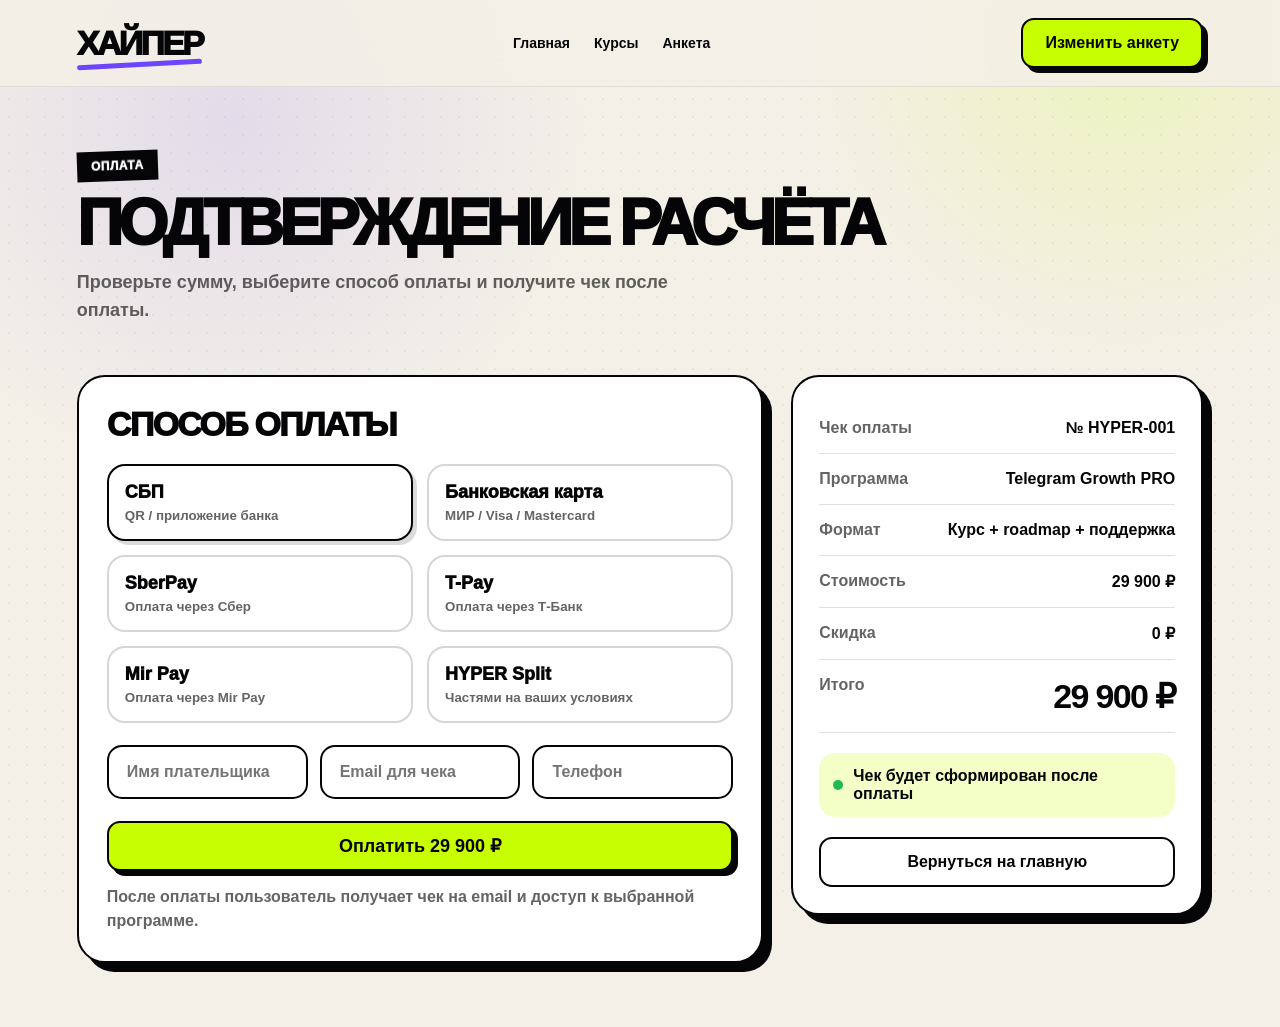
==== payment.html @ 2b37e156 "Add files via upload" ====
<!DOCTYPE html>
<html lang="ru">
<head>
  <meta charset="UTF-8" />
  <meta name="viewport" content="width=device-width, initial-scale=1.0" />

  <title>Оплата — ХАЙПЕР</title>
  <meta name="description" content="Страница оплаты ХАЙПЕР: сумма, способы оплаты и чек." />

  <link rel="icon" href="./assets/favicon.ico" />
  <link rel="stylesheet" href="./styles.css" />
</head>

<body>
  <header class="site-header">
    <a href="./index.html" class="logo" aria-label="ХАЙПЕР">ХАЙПЕР<span></span></a>
    <nav class="nav" aria-label="Главное меню">
      <a href="./index.html">Главная</a>
      <a href="./index.html#courses">Курсы</a>
      <a href="./index.html#form">Анкета</a>
    </nav>
    <a href="./index.html#form" class="header-cta">Изменить анкету</a>
  </header>

  <main class="payment-page">
    <section class="payment-hero section-pad">
      <div>
        <div class="tag tag-dark">Оплата</div>
        <h1>Подтверждение расчёта</h1>
        <p>Проверьте сумму, выберите способ оплаты и получите чек после оплаты.</p>
      </div>
    </section>

    <section class="checkout section-pad">
      <div class="checkout-main">
        <div class="checkout-card">
          <h2>Способ оплаты</h2>

          <div class="payment-methods">
            <label class="method active">
              <input type="radio" name="payment" checked />
              <span>СБП</span>
              <small>QR / приложение банка</small>
            </label>

            <label class="method">
              <input type="radio" name="payment" />
              <span>Банковская карта</span>
              <small>МИР / Visa / Mastercard</small>
            </label>

            <label class="method">
              <input type="radio" name="payment" />
              <span>SberPay</span>
              <small>Оплата через Сбер</small>
            </label>

            <label class="method">
              <input type="radio" name="payment" />
              <span>T-Pay</span>
              <small>Оплата через Т-Банк</small>
            </label>

            <label class="method">
              <input type="radio" name="payment" />
              <span>Mir Pay</span>
              <small>Оплата через Mir Pay</small>
            </label>

            <label class="method">
              <input type="radio" name="payment" />
              <span>HYPER Split</span>
              <small>Частями на ваших условиях</small>
            </label>
          </div>

          <div class="payment-fields">
            <input type="text" placeholder="Имя плательщика" />
            <input type="email" placeholder="Email для чека" />
            <input type="tel" placeholder="Телефон" />
          </div>

          <button class="pay-button">Оплатить 29 900 ₽</button>

          <p class="payment-note">
            После оплаты пользователь получает чек на email и доступ к выбранной программе.
          </p>
        </div>
      </div>

      <aside class="receipt-card">
        <div class="receipt-top">
          <span>Чек оплаты</span>
          <strong>№ HYPER-001</strong>
        </div>

        <div class="receipt-line">
          <span>Программа</span>
          <strong>Telegram Growth PRO</strong>
        </div>

        <div class="receipt-line">
          <span>Формат</span>
          <strong>Курс + roadmap + поддержка</strong>
        </div>

        <div class="receipt-line">
          <span>Стоимость</span>
          <strong>29 900 ₽</strong>
        </div>

        <div class="receipt-line">
          <span>Скидка</span>
          <strong>0 ₽</strong>
        </div>

        <div class="receipt-total">
          <span>Итого</span>
          <strong>29 900 ₽</strong>
        </div>

        <div class="receipt-status">
          <span></span>
          Чек будет сформирован после оплаты
        </div>

        <a href="./index.html" class="btn btn-secondary receipt-back">Вернуться на главную</a>
      </aside>
    </section>
  </main>
</body>
</html>
---- styles.css ----
*{box-sizing:border-box;margin:0;padding:0}
:root{--bg:#f4f0e7;--black:#050507;--white:#fff;--lime:#c8ff00;--purple:#6d45ff;--muted:rgba(5,5,7,.62);--shadow:7px 7px 0 rgba(5,5,7,.16);--strong:9px 9px 0 #050507}
html{scroll-behavior:smooth}
body{font-family:Arial,Helvetica,sans-serif;background:radial-gradient(circle at 18% 12%,rgba(109,69,255,.12),transparent 26%),radial-gradient(circle at 88% 4%,rgba(200,255,0,.18),transparent 22%),var(--bg);color:var(--black);overflow-x:hidden}
body:before{content:"";position:fixed;inset:0;pointer-events:none;opacity:.045;background-image:radial-gradient(#000 1px,transparent 1px);background-size:18px 18px;z-index:-1}
img{display:block;width:100%}a{text-decoration:none;color:inherit}.section-pad{padding:64px 6%}
.site-header{position:sticky;top:0;z-index:100;display:flex;align-items:center;justify-content:space-between;gap:22px;padding:18px 6%;background:rgba(244,240,231,.86);backdrop-filter:blur(18px);border-bottom:1px solid rgba(5,5,7,.08)}
.logo{position:relative;font-size:34px;font-weight:950;letter-spacing:-.08em;line-height:1}.logo span{position:absolute;left:0;bottom:-7px;width:100%;height:5px;background:var(--purple);border-radius:999px;transform:rotate(-3deg)}
.nav{display:flex;align-items:center;gap:24px;font-size:14px;font-weight:850}.nav a:hover{color:var(--purple)}
.header-cta,.btn,.lead-form button,.pay-button{display:inline-flex;align-items:center;justify-content:center;min-height:50px;padding:0 22px;border-radius:13px;font-weight:900;transition:.2s ease}
.header-cta,.btn-primary,.lead-form button,.pay-button{background:var(--lime);color:var(--black);border:2px solid var(--black);box-shadow:5px 5px 0 var(--black)}.btn-secondary{border:2px solid var(--black);background:rgba(255,255,255,.25)}
.header-cta:hover,.btn:hover,.lead-form button:hover,.pay-button:hover{transform:translateY(-3px)}
.hero{display:grid;grid-template-columns:.82fr 1.18fr;align-items:center;gap:42px;min-height:auto;padding-top:44px}.tag{display:inline-flex;width:max-content;margin-bottom:14px;padding:8px 14px;background:var(--lime);color:var(--black);font-size:12px;font-weight:950;text-transform:uppercase;letter-spacing:.04em;transform:rotate(-2deg)}.tag-dark{background:var(--black);color:var(--white)}.tag-lime{background:var(--lime);color:var(--black)}
.hero h1,.section-head h2,.split-copy h2,.community-copy h2,.mobile-copy h2,.why-box h2,.form-copy h2,.payment-hero h1{font-weight:950;text-transform:uppercase;letter-spacing:-.075em;line-height:.88}.hero h1{max-width:740px;font-size:clamp(58px,7.2vw,120px)}.hero h1 em{display:inline-block;color:var(--purple);font-style:normal;transform:rotate(-1.4deg)}
.hero-copy p,.section-head p,.split-copy p,.community-copy p,.mobile-copy p,.form-copy p,.payment-hero p{max-width:620px;margin-top:18px;font-size:18px;font-weight:650;line-height:1.55;color:var(--muted)}
.actions{display:flex;flex-wrap:wrap;gap:14px;margin-top:26px}.hero-proof{display:flex;gap:14px;margin-top:30px}.hero-proof div{min-width:170px;padding:15px 18px;background:var(--white);border:2px solid var(--black);border-radius:18px;box-shadow:5px 5px 0 rgba(5,5,7,.15)}.hero-proof strong{display:block;font-size:26px;letter-spacing:-.05em}.hero-proof span{display:block;margin-top:3px;color:var(--muted);font-size:13px;font-weight:800}
.hero-visual{position:relative}.hero-visual img,.visual-panel img,.split-visual img,.community-visual img,.mobile-visual img{border-radius:28px;border:2px solid rgba(5,5,7,.08);box-shadow:12px 12px 0 rgba(5,5,7,.14)}.hero-visual:before{content:"";position:absolute;width:38%;height:30%;right:-6%;top:-6%;background:var(--lime);filter:blur(26px);opacity:.48;z-index:-1}
.metrics-strip{display:grid;grid-template-columns:repeat(5,1fr);gap:12px;padding:0 6% 20px}.metrics-strip div{padding:17px 18px;background:var(--white);border:2px solid var(--black);border-radius:18px;font-size:19px;font-weight:950;box-shadow:var(--shadow)}
.section-head{margin-bottom:30px}.section-head h2,.split-copy h2,.community-copy h2,.mobile-copy h2,.why-box h2,.form-copy h2,.payment-hero h1{max-width:940px;font-size:clamp(42px,5vw,76px)}.split-head{display:flex;justify-content:space-between;gap:38px;align-items:end}.split-head p{max-width:430px}
.system-grid{display:grid;grid-template-columns:repeat(3,1fr);gap:18px;margin-bottom:34px}.system-card,.course-card{background:var(--white);border:2px solid var(--black);border-radius:24px;box-shadow:var(--shadow)}.system-card{padding:24px}.system-card span{display:inline-flex;margin-bottom:20px;color:var(--purple);font-size:34px;font-weight:950;letter-spacing:-.08em}.system-card h3,.course-card h3{font-size:28px;font-weight:950;text-transform:uppercase;letter-spacing:-.05em}.system-card p,.course-card p{margin-top:12px;color:var(--muted);font-size:15px;font-weight:700;line-height:1.48}.visual-panel{max-width:1120px;margin:0 auto}
.course-grid{display:grid;grid-template-columns:repeat(4,1fr);gap:18px}.course-card{position:relative;min-height:290px;padding:23px;overflow:hidden;transition:.22s ease}.course-card:hover{transform:translateY(-7px) rotate(0);box-shadow:10px 10px 0 var(--black)}.course-card:before{content:"";position:absolute;top:28px;left:-10%;width:120%;height:50px;background:var(--black);transform:rotate(-5deg)}.course-icon{position:relative;z-index:1;display:grid;place-items:center;height:96px;color:var(--purple);font-size:48px;font-weight:950}.course-card span{position:relative;z-index:1;display:inline-flex;padding:6px 10px;background:var(--lime);font-size:11px;font-weight:950;text-transform:uppercase}.course-card h3,.course-card p,.course-card strong{position:relative;z-index:1}.course-card strong{display:block;margin-top:18px;padding-top:14px;border-top:2px solid rgba(5,5,7,.1);font-size:17px;font-weight:950}.rotate-left{transform:rotate(-1.2deg)}.rotate-right{transform:rotate(1deg)}.rotate-left-soft{transform:rotate(-.6deg)}.rotate-right-soft{transform:rotate(.8deg)}.roadmap-panel{margin-top:42px}
.split-section,.community-section,.mobile-section,.form-section{display:grid;grid-template-columns:.82fr 1.18fr;gap:42px;align-items:center}.split-section{background:var(--black);color:var(--white)}.split-copy p{color:rgba(255,255,255,.68)}.split-copy ul{display:grid;gap:10px;margin:22px 0 28px;list-style:none}.split-copy li{position:relative;padding-left:26px;font-size:17px;font-weight:850;color:rgba(255,255,255,.82)}.split-copy li:before{content:"✓";position:absolute;left:0;color:var(--lime)}
.community-section{grid-template-columns:.8fr 1.2fr}.checks{display:grid;gap:10px;margin-top:25px}.checks span{position:relative;padding-left:28px;font-size:18px;font-weight:900}.checks span:before{content:"✓";position:absolute;left:0;color:var(--purple)}.mobile-section{grid-template-columns:1.2fr .8fr}
.why-box{display:grid;grid-template-columns:.85fr 1.15fr;gap:38px;padding:42px;color:var(--white);background:var(--black);border-radius:30px;box-shadow:10px 10px 0 var(--purple)}.why-list{display:grid;gap:10px}.why-list div{padding:15px 18px;background:rgba(255,255,255,.1);border:1px solid rgba(255,255,255,.08);border-radius:16px;font-size:16px;font-weight:900}
.lead-form{display:grid;gap:14px;padding:24px;background:var(--white);border:2px solid var(--black);border-radius:26px;box-shadow:var(--strong)}.lead-form input,.lead-form textarea,.payment-fields input{width:100%;padding:16px 18px;border:2px solid var(--black);border-radius:15px;background:#fff;font:inherit;font-size:16px;font-weight:750}.lead-form textarea{min-height:130px;resize:vertical}.lead-form button{cursor:pointer;font-size:16px}
.footer{display:flex;justify-content:space-between;gap:24px;padding:34px 6%;border-top:2px solid var(--black);background:var(--white)}.footer strong{display:block;font-size:30px;letter-spacing:-.08em}.footer p{margin-top:6px;color:var(--muted);font-weight:800}.footer nav{display:flex;flex-wrap:wrap;align-items:center;gap:16px;font-weight:900;color:rgba(5,5,7,.58)}
.payment-page{min-height:100vh}.payment-hero{padding-bottom:20px}.checkout{display:grid;grid-template-columns:1.25fr .75fr;gap:28px;align-items:start;padding-top:30px}.checkout-card,.receipt-card{background:var(--white);border:2px solid var(--black);border-radius:28px;box-shadow:var(--strong)}.checkout-card{padding:28px}.checkout-card h2{font-size:34px;font-weight:950;text-transform:uppercase;letter-spacing:-.05em;margin-bottom:20px}.payment-methods{display:grid;grid-template-columns:repeat(2,1fr);gap:14px}.method{display:grid;gap:5px;padding:16px;border:2px solid rgba(5,5,7,.16);border-radius:18px;cursor:pointer;background:#fff}.method.active,.method:hover{border-color:var(--black);box-shadow:4px 4px 0 rgba(5,5,7,.14)}.method input{display:none}.method span{font-size:18px;font-weight:950}.method small{color:var(--muted);font-weight:750}.payment-fields{display:grid;grid-template-columns:repeat(3,1fr);gap:12px;margin:22px 0}.pay-button{width:100%;font-size:18px;cursor:pointer}.payment-note{margin-top:14px;color:var(--muted);font-weight:750;line-height:1.5}.receipt-card{padding:26px;position:sticky;top:100px}.receipt-top,.receipt-line,.receipt-total{display:flex;justify-content:space-between;gap:18px;padding:16px 0;border-bottom:1px solid rgba(5,5,7,.12)}.receipt-top span,.receipt-line span,.receipt-total span{color:var(--muted);font-weight:850}.receipt-top strong,.receipt-line strong,.receipt-total strong{text-align:right}.receipt-total strong{font-size:34px;letter-spacing:-.05em}.receipt-status{display:flex;align-items:center;gap:10px;margin:20px 0;padding:14px;background:rgba(200,255,0,.22);border-radius:16px;font-weight:850}.receipt-status span{width:10px;height:10px;border-radius:50%;background:#22b94e}.receipt-back{width:100%}
@media(max-width:1100px){.nav{display:none}.hero,.split-section,.community-section,.mobile-section,.form-section,.why-box,.checkout{grid-template-columns:1fr}.metrics-strip,.course-grid,.payment-methods,.payment-fields{grid-template-columns:repeat(2,1fr)}.system-grid{grid-template-columns:1fr}.split-head{display:block}.split-head p{max-width:720px}.receipt-card{position:static}}
@media(max-width:720px){.section-pad{padding:52px 5%}.site-header{padding:16px 5%}.logo{font-size:29px}.header-cta{min-height:44px;padding:0 12px;font-size:12px}.hero{padding-top:30px}.hero-copy p,.section-head p,.split-copy p,.community-copy p,.mobile-copy p,.form-copy p,.payment-hero p{font-size:16px}.actions,.hero-proof{flex-direction:column}.btn{width:100%}.metrics-strip,.course-grid,.payment-methods,.payment-fields{grid-template-columns:1fr}.metrics-strip{padding-bottom:10px}.hero-visual img,.visual-panel img,.split-visual img,.community-visual img,.mobile-visual img{border-radius:20px;box-shadow:8px 8px 0 rgba(5,5,7,.14)}.why-box,.lead-form,.checkout-card,.receipt-card{padding:22px}.footer{flex-direction:column}.receipt-top,.receipt-line,.receipt-total{align-items:flex-start;flex-direction:column}.receipt-line strong,.receipt-top strong,.receipt-total strong{text-align:left}}
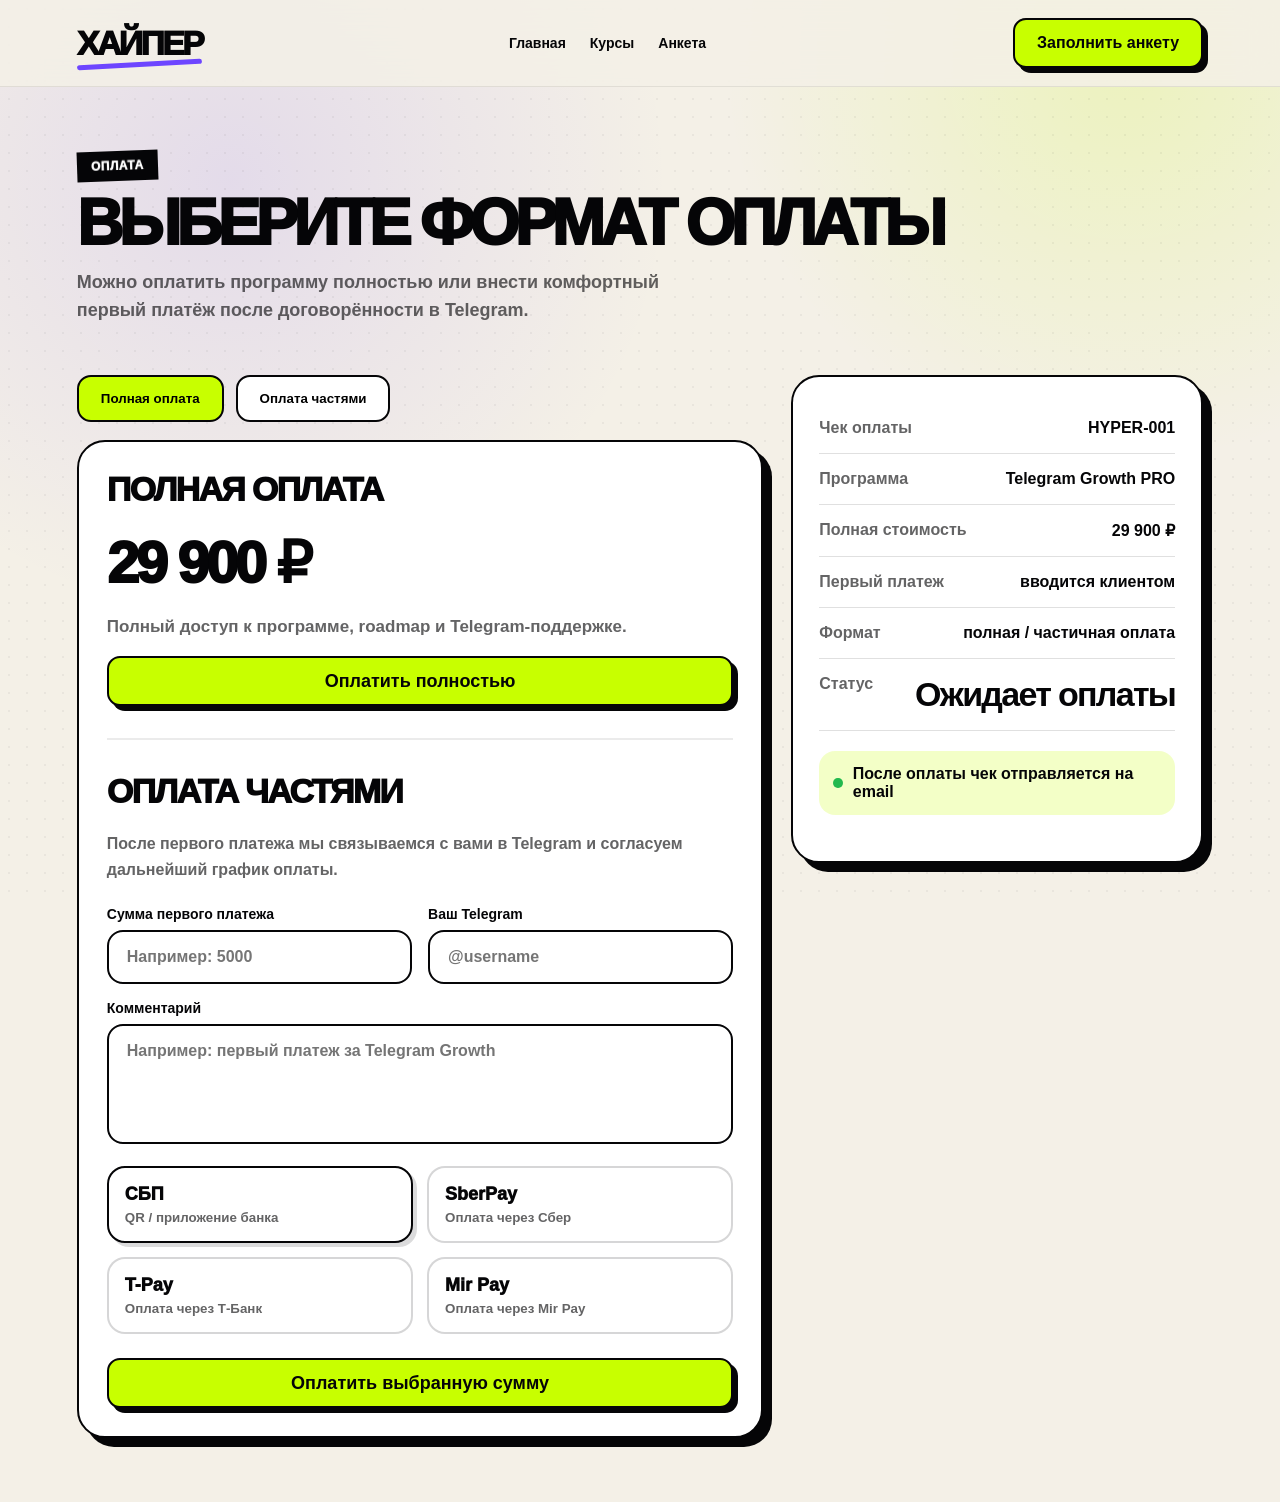
==== commit 85b129ec: "Add files via upload" ====
--- a/payment.html
+++ b/payment.html
@@ -5,7 +5,7 @@
   <meta name="viewport" content="width=device-width, initial-scale=1.0" />
 
   <title>Оплата — ХАЙПЕР</title>
-  <meta name="description" content="Страница оплаты ХАЙПЕР: сумма, способы оплаты и чек." />
+  <meta name="description" content="Оплата ХАЙПЕР: полная сумма или ручная рассрочка через Telegram." />
 
   <link rel="icon" href="./assets/favicon.ico" />
   <link rel="stylesheet" href="./styles.css" />
@@ -13,40 +13,72 @@
 
 <body>
   <header class="site-header">
-    <a href="./index.html" class="logo" aria-label="ХАЙПЕР">ХАЙПЕР<span></span></a>
-    <nav class="nav" aria-label="Главное меню">
+    <a href="./index.html" class="logo">ХАЙПЕР<span></span></a>
+
+    <nav class="nav">
       <a href="./index.html">Главная</a>
       <a href="./index.html#courses">Курсы</a>
       <a href="./index.html#form">Анкета</a>
     </nav>
-    <a href="./index.html#form" class="header-cta">Изменить анкету</a>
+
+    <a href="./index.html#form" class="header-cta">Заполнить анкету</a>
   </header>
 
   <main class="payment-page">
     <section class="payment-hero section-pad">
       <div>
         <div class="tag tag-dark">Оплата</div>
-        <h1>Подтверждение расчёта</h1>
-        <p>Проверьте сумму, выберите способ оплаты и получите чек после оплаты.</p>
+        <h1>Выберите формат оплаты</h1>
+        <p>Можно оплатить программу полностью или внести комфортный первый платёж после договорённости в Telegram.</p>
       </div>
     </section>
 
     <section class="checkout section-pad">
       <div class="checkout-main">
+        <div class="payment-switch">
+          <button class="switch-btn active">Полная оплата</button>
+          <button class="switch-btn">Оплата частями</button>
+        </div>
+
         <div class="checkout-card">
-          <h2>Способ оплаты</h2>
+          <h2>Полная оплата</h2>
+
+          <div class="full-payment">
+            <div class="price-big">29 900 ₽</div>
+            <div class="full-info">Полный доступ к программе, roadmap и Telegram-поддержке.</div>
+            <button class="pay-button">Оплатить полностью</button>
+          </div>
+
+          <div class="divider"></div>
+
+          <h2>Оплата частями</h2>
+
+          <div class="split-info">
+            После первого платежа мы связываемся с вами в Telegram и согласуем дальнейший график оплаты.
+          </div>
+
+          <div class="payment-fields split-fields">
+            <div class="field">
+              <label>Сумма первого платежа</label>
+              <input type="number" placeholder="Например: 5000" />
+            </div>
+
+            <div class="field">
+              <label>Ваш Telegram</label>
+              <input type="text" placeholder="@username" />
+            </div>
+
+            <div class="field field-full">
+              <label>Комментарий</label>
+              <textarea placeholder="Например: первый платеж за Telegram Growth"></textarea>
+            </div>
+          </div>
 
           <div class="payment-methods">
             <label class="method active">
               <input type="radio" name="payment" checked />
               <span>СБП</span>
               <small>QR / приложение банка</small>
-            </label>
-
-            <label class="method">
-              <input type="radio" name="payment" />
-              <span>Банковская карта</span>
-              <small>МИР / Visa / Mastercard</small>
             </label>
 
             <label class="method">
@@ -66,32 +98,16 @@
               <span>Mir Pay</span>
               <small>Оплата через Mir Pay</small>
             </label>
-
-            <label class="method">
-              <input type="radio" name="payment" />
-              <span>HYPER Split</span>
-              <small>Частями на ваших условиях</small>
-            </label>
           </div>
 
-          <div class="payment-fields">
-            <input type="text" placeholder="Имя плательщика" />
-            <input type="email" placeholder="Email для чека" />
-            <input type="tel" placeholder="Телефон" />
-          </div>
-
-          <button class="pay-button">Оплатить 29 900 ₽</button>
-
-          <p class="payment-note">
-            После оплаты пользователь получает чек на email и доступ к выбранной программе.
-          </p>
+          <button class="pay-button split-btn-main">Оплатить выбранную сумму</button>
         </div>
       </div>
 
       <aside class="receipt-card">
         <div class="receipt-top">
           <span>Чек оплаты</span>
-          <strong>№ HYPER-001</strong>
+          <strong>HYPER-001</strong>
         </div>
 
         <div class="receipt-line">
@@ -100,31 +116,29 @@
         </div>
 
         <div class="receipt-line">
-          <span>Формат</span>
-          <strong>Курс + roadmap + поддержка</strong>
-        </div>
-
-        <div class="receipt-line">
-          <span>Стоимость</span>
+          <span>Полная стоимость</span>
           <strong>29 900 ₽</strong>
         </div>
 
         <div class="receipt-line">
-          <span>Скидка</span>
-          <strong>0 ₽</strong>
+          <span>Первый платеж</span>
+          <strong>вводится клиентом</strong>
+        </div>
+
+        <div class="receipt-line">
+          <span>Формат</span>
+          <strong>полная / частичная оплата</strong>
         </div>
 
         <div class="receipt-total">
-          <span>Итого</span>
-          <strong>29 900 ₽</strong>
+          <span>Статус</span>
+          <strong>Ожидает оплаты</strong>
         </div>
 
         <div class="receipt-status">
           <span></span>
-          Чек будет сформирован после оплаты
+          После оплаты чек отправляется на email
         </div>
-
-        <a href="./index.html" class="btn btn-secondary receipt-back">Вернуться на главную</a>
       </aside>
     </section>
   </main>
--- a/styles.css
+++ b/styles.css
@@ -25,5 +25,11 @@
 .lead-form{display:grid;gap:14px;padding:24px;background:var(--white);border:2px solid var(--black);border-radius:26px;box-shadow:var(--strong)}.lead-form input,.lead-form textarea,.payment-fields input{width:100%;padding:16px 18px;border:2px solid var(--black);border-radius:15px;background:#fff;font:inherit;font-size:16px;font-weight:750}.lead-form textarea{min-height:130px;resize:vertical}.lead-form button{cursor:pointer;font-size:16px}
 .footer{display:flex;justify-content:space-between;gap:24px;padding:34px 6%;border-top:2px solid var(--black);background:var(--white)}.footer strong{display:block;font-size:30px;letter-spacing:-.08em}.footer p{margin-top:6px;color:var(--muted);font-weight:800}.footer nav{display:flex;flex-wrap:wrap;align-items:center;gap:16px;font-weight:900;color:rgba(5,5,7,.58)}
 .payment-page{min-height:100vh}.payment-hero{padding-bottom:20px}.checkout{display:grid;grid-template-columns:1.25fr .75fr;gap:28px;align-items:start;padding-top:30px}.checkout-card,.receipt-card{background:var(--white);border:2px solid var(--black);border-radius:28px;box-shadow:var(--strong)}.checkout-card{padding:28px}.checkout-card h2{font-size:34px;font-weight:950;text-transform:uppercase;letter-spacing:-.05em;margin-bottom:20px}.payment-methods{display:grid;grid-template-columns:repeat(2,1fr);gap:14px}.method{display:grid;gap:5px;padding:16px;border:2px solid rgba(5,5,7,.16);border-radius:18px;cursor:pointer;background:#fff}.method.active,.method:hover{border-color:var(--black);box-shadow:4px 4px 0 rgba(5,5,7,.14)}.method input{display:none}.method span{font-size:18px;font-weight:950}.method small{color:var(--muted);font-weight:750}.payment-fields{display:grid;grid-template-columns:repeat(3,1fr);gap:12px;margin:22px 0}.pay-button{width:100%;font-size:18px;cursor:pointer}.payment-note{margin-top:14px;color:var(--muted);font-weight:750;line-height:1.5}.receipt-card{padding:26px;position:sticky;top:100px}.receipt-top,.receipt-line,.receipt-total{display:flex;justify-content:space-between;gap:18px;padding:16px 0;border-bottom:1px solid rgba(5,5,7,.12)}.receipt-top span,.receipt-line span,.receipt-total span{color:var(--muted);font-weight:850}.receipt-top strong,.receipt-line strong,.receipt-total strong{text-align:right}.receipt-total strong{font-size:34px;letter-spacing:-.05em}.receipt-status{display:flex;align-items:center;gap:10px;margin:20px 0;padding:14px;background:rgba(200,255,0,.22);border-radius:16px;font-weight:850}.receipt-status span{width:10px;height:10px;border-radius:50%;background:#22b94e}.receipt-back{width:100%}
+
+/* Payment page: full payment + manual split */
+.payment-switch{display:flex;gap:12px;margin-bottom:18px}.switch-btn{padding:14px 22px;border:2px solid var(--black);background:#fff;border-radius:14px;font-weight:900;cursor:pointer}.switch-btn.active{background:var(--lime)}
+.full-payment{display:flex;flex-direction:column;gap:16px;margin-bottom:30px}.price-big{font-size:58px;font-weight:950;letter-spacing:-.06em}.full-info{font-size:17px;line-height:1.6;color:var(--muted);font-weight:700;max-width:540px}
+.divider{height:2px;background:rgba(5,5,7,.08);margin:32px 0}.split-info{margin-bottom:24px;font-size:16px;line-height:1.6;color:var(--muted);font-weight:700}
+.payment-fields.split-fields{display:grid;grid-template-columns:1fr 1fr;gap:16px;margin-bottom:22px}.field{display:flex;flex-direction:column;gap:8px}.field-full{grid-column:1/-1}.field label{font-size:14px;font-weight:900}.field input,.field textarea{padding:16px 18px;border:2px solid var(--black);border-radius:16px;background:#fff;font-size:16px;font-weight:700;font-family:Arial}.field textarea{height:120px;resize:none}.split-btn-main{margin-top:24px;width:100%}
 @media(max-width:1100px){.nav{display:none}.hero,.split-section,.community-section,.mobile-section,.form-section,.why-box,.checkout{grid-template-columns:1fr}.metrics-strip,.course-grid,.payment-methods,.payment-fields{grid-template-columns:repeat(2,1fr)}.system-grid{grid-template-columns:1fr}.split-head{display:block}.split-head p{max-width:720px}.receipt-card{position:static}}
-@media(max-width:720px){.section-pad{padding:52px 5%}.site-header{padding:16px 5%}.logo{font-size:29px}.header-cta{min-height:44px;padding:0 12px;font-size:12px}.hero{padding-top:30px}.hero-copy p,.section-head p,.split-copy p,.community-copy p,.mobile-copy p,.form-copy p,.payment-hero p{font-size:16px}.actions,.hero-proof{flex-direction:column}.btn{width:100%}.metrics-strip,.course-grid,.payment-methods,.payment-fields{grid-template-columns:1fr}.metrics-strip{padding-bottom:10px}.hero-visual img,.visual-panel img,.split-visual img,.community-visual img,.mobile-visual img{border-radius:20px;box-shadow:8px 8px 0 rgba(5,5,7,.14)}.why-box,.lead-form,.checkout-card,.receipt-card{padding:22px}.footer{flex-direction:column}.receipt-top,.receipt-line,.receipt-total{align-items:flex-start;flex-direction:column}.receipt-line strong,.receipt-top strong,.receipt-total strong{text-align:left}}
+@media(max-width:720px){.section-pad{padding:52px 5%}.site-header{padding:16px 5%}.logo{font-size:29px}.header-cta{min-height:44px;padding:0 12px;font-size:12px}.hero{padding-top:30px}.hero-copy p,.section-head p,.split-copy p,.community-copy p,.mobile-copy p,.form-copy p,.payment-hero p{font-size:16px}.actions,.hero-proof,.payment-switch{flex-direction:column}.btn{width:100%}.metrics-strip,.course-grid,.payment-methods,.payment-fields,.payment-fields.split-fields{grid-template-columns:1fr}.metrics-strip{padding-bottom:10px}.hero-visual img,.visual-panel img,.split-visual img,.community-visual img,.mobile-visual img{border-radius:20px;box-shadow:8px 8px 0 rgba(5,5,7,.14)}.why-box,.lead-form,.checkout-card,.receipt-card{padding:22px}.footer{flex-direction:column}.receipt-top,.receipt-line,.receipt-total{align-items:flex-start;flex-direction:column}.receipt-line strong,.receipt-top strong,.receipt-total strong{text-align:left}.price-big{font-size:42px}}
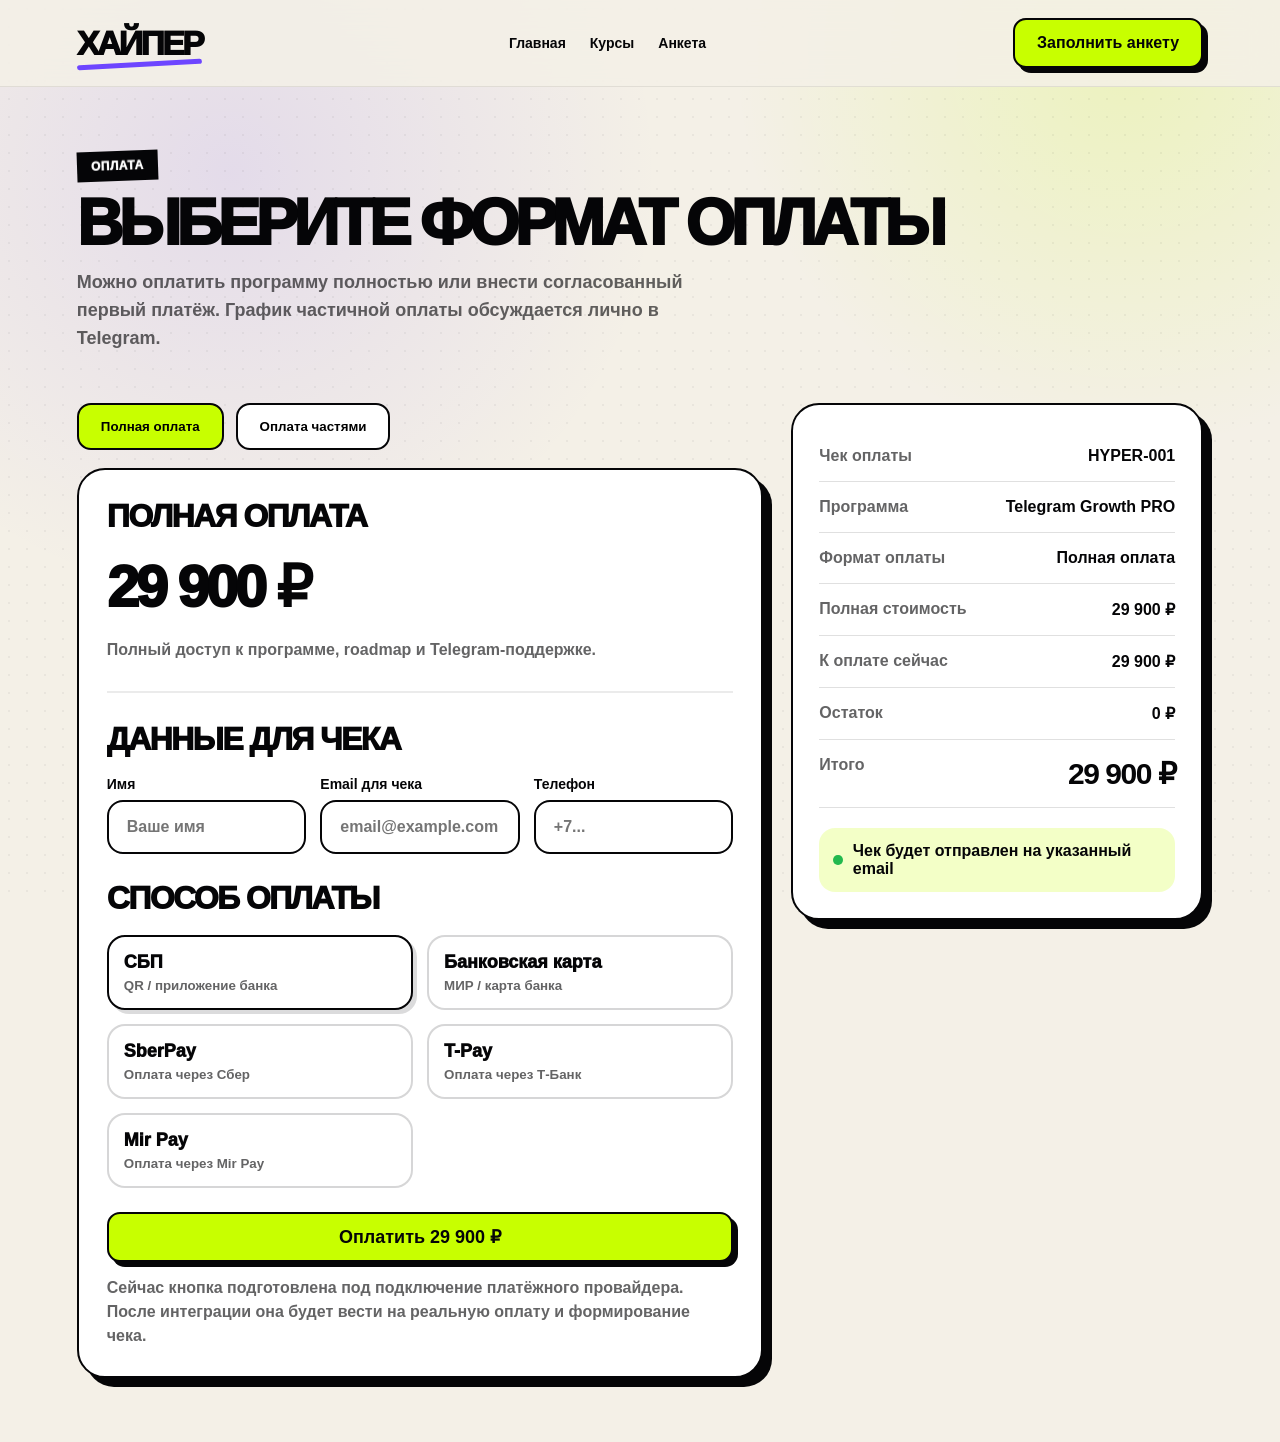
==== commit 3b3d5b9d: "Add files via upload" ====
--- a/payment.html
+++ b/payment.html
@@ -5,7 +5,7 @@
   <meta name="viewport" content="width=device-width, initial-scale=1.0" />
 
   <title>Оплата — ХАЙПЕР</title>
-  <meta name="description" content="Оплата ХАЙПЕР: полная сумма или ручная рассрочка через Telegram." />
+  <meta name="description" content="Оплата ХАЙПЕР: полная сумма или частичная оплата после договорённости в Telegram." />
 
   <link rel="icon" href="./assets/favicon.ico" />
   <link rel="stylesheet" href="./styles.css" />
@@ -29,50 +29,113 @@
       <div>
         <div class="tag tag-dark">Оплата</div>
         <h1>Выберите формат оплаты</h1>
-        <p>Можно оплатить программу полностью или внести комфортный первый платёж после договорённости в Telegram.</p>
+        <p>
+          Можно оплатить программу полностью или внести согласованный первый платёж.
+          График частичной оплаты обсуждается лично в Telegram.
+        </p>
       </div>
     </section>
 
     <section class="checkout section-pad">
       <div class="checkout-main">
-        <div class="payment-switch">
-          <button class="switch-btn active">Полная оплата</button>
-          <button class="switch-btn">Оплата частями</button>
-        </div>
-
-        <div class="checkout-card">
-          <h2>Полная оплата</h2>
-
-          <div class="full-payment">
-            <div class="price-big">29 900 ₽</div>
-            <div class="full-info">Полный доступ к программе, roadmap и Telegram-поддержке.</div>
-            <button class="pay-button">Оплатить полностью</button>
+        <div class="payment-switch" aria-label="Выбор формата оплаты">
+          <button class="switch-btn active" type="button" data-mode="full">Полная оплата</button>
+          <button class="switch-btn" type="button" data-mode="split">Оплата частями</button>
+        </div>
+
+        <form class="checkout-card" id="paymentForm">
+          <div class="payment-mode-panel active" id="fullPanel">
+            <h2>Полная оплата</h2>
+
+            <div class="full-payment">
+              <div class="price-big">29 900 ₽</div>
+              <div class="full-info">
+                Полный доступ к программе, roadmap и Telegram-поддержке.
+              </div>
+            </div>
           </div>
 
+          <div class="payment-mode-panel" id="splitPanel">
+            <h2>Оплата частями</h2>
+
+            <div class="split-info">
+              Введите согласованную сумму первого платежа. После оплаты мы связываемся
+              с вами в Telegram и подтверждаем дальнейший график.
+            </div>
+
+            <div class="payment-fields split-fields">
+              <div class="field">
+                <label for="customAmount">Сумма первого платежа, ₽</label>
+                <input
+                  id="customAmount"
+                  name="customAmount"
+                  type="number"
+                  min="1000"
+                  step="100"
+                  placeholder="Например: 5000"
+                />
+              </div>
+
+              <div class="field">
+                <label for="telegram">Ваш Telegram</label>
+                <input
+                  id="telegram"
+                  name="telegram"
+                  type="text"
+                  placeholder="@username"
+                />
+              </div>
+
+              <div class="field field-full">
+                <label for="comment">Комментарий к оплате</label>
+                <textarea
+                  id="comment"
+                  name="comment"
+                  placeholder="Например: первый платёж за Telegram Growth"
+                ></textarea>
+              </div>
+            </div>
+          </div>
+
           <div class="divider"></div>
 
-          <h2>Оплата частями</h2>
-
-          <div class="split-info">
-            После первого платежа мы связываемся с вами в Telegram и согласуем дальнейший график оплаты.
+          <h2>Данные для чека</h2>
+
+          <div class="payment-fields buyer-fields">
+            <div class="field">
+              <label for="buyerName">Имя</label>
+              <input
+                id="buyerName"
+                name="buyerName"
+                type="text"
+                placeholder="Ваше имя"
+                required
+              />
+            </div>
+
+            <div class="field">
+              <label for="buyerEmail">Email для чека</label>
+              <input
+                id="buyerEmail"
+                name="buyerEmail"
+                type="email"
+                placeholder="email@example.com"
+                required
+              />
+            </div>
+
+            <div class="field">
+              <label for="buyerPhone">Телефон</label>
+              <input
+                id="buyerPhone"
+                name="buyerPhone"
+                type="tel"
+                placeholder="+7..."
+              />
+            </div>
           </div>
 
-          <div class="payment-fields split-fields">
-            <div class="field">
-              <label>Сумма первого платежа</label>
-              <input type="number" placeholder="Например: 5000" />
-            </div>
-
-            <div class="field">
-              <label>Ваш Telegram</label>
-              <input type="text" placeholder="@username" />
-            </div>
-
-            <div class="field field-full">
-              <label>Комментарий</label>
-              <textarea placeholder="Например: первый платеж за Telegram Growth"></textarea>
-            </div>
-          </div>
+          <h2 class="payment-method-title">Способ оплаты</h2>
 
           <div class="payment-methods">
             <label class="method active">
@@ -83,6 +146,12 @@
 
             <label class="method">
               <input type="radio" name="payment" />
+              <span>Банковская карта</span>
+              <small>МИР / карта банка</small>
+            </label>
+
+            <label class="method">
+              <input type="radio" name="payment" />
               <span>SberPay</span>
               <small>Оплата через Сбер</small>
             </label>
@@ -100,8 +169,15 @@
             </label>
           </div>
 
-          <button class="pay-button split-btn-main">Оплатить выбранную сумму</button>
-        </div>
+          <button class="pay-button" type="submit" id="payButton">
+            Оплатить 29 900 ₽
+          </button>
+
+          <p class="payment-note">
+            Сейчас кнопка подготовлена под подключение платёжного провайдера.
+            После интеграции она будет вести на реальную оплату и формирование чека.
+          </p>
+        </form>
       </div>
 
       <aside class="receipt-card">
@@ -116,31 +192,130 @@
         </div>
 
         <div class="receipt-line">
+          <span>Формат оплаты</span>
+          <strong id="receiptMode">Полная оплата</strong>
+        </div>
+
+        <div class="receipt-line">
           <span>Полная стоимость</span>
           <strong>29 900 ₽</strong>
         </div>
 
         <div class="receipt-line">
-          <span>Первый платеж</span>
-          <strong>вводится клиентом</strong>
-        </div>
-
-        <div class="receipt-line">
-          <span>Формат</span>
-          <strong>полная / частичная оплата</strong>
+          <span>К оплате сейчас</span>
+          <strong id="receiptAmount">29 900 ₽</strong>
+        </div>
+
+        <div class="receipt-line">
+          <span>Остаток</span>
+          <strong id="receiptRest">0 ₽</strong>
         </div>
 
         <div class="receipt-total">
-          <span>Статус</span>
-          <strong>Ожидает оплаты</strong>
+          <span>Итого</span>
+          <strong id="receiptTotal">29 900 ₽</strong>
         </div>
 
         <div class="receipt-status">
           <span></span>
-          После оплаты чек отправляется на email
+          Чек будет отправлен на указанный email
         </div>
       </aside>
     </section>
   </main>
+
+  <script>
+    const FULL_PRICE = 29900;
+
+    const switchButtons = document.querySelectorAll(".switch-btn");
+    const fullPanel = document.getElementById("fullPanel");
+    const splitPanel = document.getElementById("splitPanel");
+    const customAmountInput = document.getElementById("customAmount");
+    const telegramInput = document.getElementById("telegram");
+    const payButton = document.getElementById("payButton");
+
+    const receiptMode = document.getElementById("receiptMode");
+    const receiptAmount = document.getElementById("receiptAmount");
+    const receiptRest = document.getElementById("receiptRest");
+    const receiptTotal = document.getElementById("receiptTotal");
+
+    let currentMode = "full";
+
+    function formatRub(value) {
+      return new Intl.NumberFormat("ru-RU").format(value) + " ₽";
+    }
+
+    function getSplitAmount() {
+      const value = Number(customAmountInput.value);
+      if (!value || value < 0) return 0;
+      return Math.min(value, FULL_PRICE);
+    }
+
+    function updateReceipt() {
+      if (currentMode === "full") {
+        receiptMode.textContent = "Полная оплата";
+        receiptAmount.textContent = formatRub(FULL_PRICE);
+        receiptRest.textContent = "0 ₽";
+        receiptTotal.textContent = formatRub(FULL_PRICE);
+        payButton.textContent = "Оплатить " + formatRub(FULL_PRICE);
+        return;
+      }
+
+      const splitAmount = getSplitAmount();
+      const rest = Math.max(FULL_PRICE - splitAmount, 0);
+
+      receiptMode.textContent = "Оплата частями";
+      receiptAmount.textContent = splitAmount ? formatRub(splitAmount) : "Введите сумму";
+      receiptRest.textContent = splitAmount ? formatRub(rest) : "Согласуется в Telegram";
+      receiptTotal.textContent = splitAmount ? formatRub(splitAmount) : "Введите сумму";
+      payButton.textContent = splitAmount ? "Оплатить " + formatRub(splitAmount) : "Введите сумму оплаты";
+    }
+
+    switchButtons.forEach((button) => {
+      button.addEventListener("click", () => {
+        currentMode = button.dataset.mode;
+
+        switchButtons.forEach((btn) => btn.classList.remove("active"));
+        button.classList.add("active");
+
+        fullPanel.classList.toggle("active", currentMode === "full");
+        splitPanel.classList.toggle("active", currentMode === "split");
+
+        updateReceipt();
+      });
+    });
+
+    customAmountInput.addEventListener("input", updateReceipt);
+
+    document.querySelectorAll(".method").forEach((method) => {
+      method.addEventListener("click", () => {
+        document.querySelectorAll(".method").forEach((item) => item.classList.remove("active"));
+        method.classList.add("active");
+      });
+    });
+
+    document.getElementById("paymentForm").addEventListener("submit", (event) => {
+      event.preventDefault();
+
+      if (currentMode === "split") {
+        const splitAmount = getSplitAmount();
+        if (!splitAmount || splitAmount < 1000) {
+          alert("Введите сумму первого платежа от 1 000 ₽.");
+          customAmountInput.focus();
+          return;
+        }
+
+        if (!telegramInput.value.trim()) {
+          alert("Введите Telegram для связи по рассрочке.");
+          telegramInput.focus();
+          return;
+        }
+      }
+
+      alert("Дальше здесь подключается платёжный провайдер: ЮKassa / CloudPayments / Т-Банк.");
+    });
+
+    updateReceipt();
+  </script>
 </body>
 </html>
--- a/styles.css
+++ b/styles.css
@@ -22,14 +22,14 @@
 .split-section,.community-section,.mobile-section,.form-section{display:grid;grid-template-columns:.82fr 1.18fr;gap:42px;align-items:center}.split-section{background:var(--black);color:var(--white)}.split-copy p{color:rgba(255,255,255,.68)}.split-copy ul{display:grid;gap:10px;margin:22px 0 28px;list-style:none}.split-copy li{position:relative;padding-left:26px;font-size:17px;font-weight:850;color:rgba(255,255,255,.82)}.split-copy li:before{content:"✓";position:absolute;left:0;color:var(--lime)}
 .community-section{grid-template-columns:.8fr 1.2fr}.checks{display:grid;gap:10px;margin-top:25px}.checks span{position:relative;padding-left:28px;font-size:18px;font-weight:900}.checks span:before{content:"✓";position:absolute;left:0;color:var(--purple)}.mobile-section{grid-template-columns:1.2fr .8fr}
 .why-box{display:grid;grid-template-columns:.85fr 1.15fr;gap:38px;padding:42px;color:var(--white);background:var(--black);border-radius:30px;box-shadow:10px 10px 0 var(--purple)}.why-list{display:grid;gap:10px}.why-list div{padding:15px 18px;background:rgba(255,255,255,.1);border:1px solid rgba(255,255,255,.08);border-radius:16px;font-size:16px;font-weight:900}
-.lead-form{display:grid;gap:14px;padding:24px;background:var(--white);border:2px solid var(--black);border-radius:26px;box-shadow:var(--strong)}.lead-form input,.lead-form textarea,.payment-fields input{width:100%;padding:16px 18px;border:2px solid var(--black);border-radius:15px;background:#fff;font:inherit;font-size:16px;font-weight:750}.lead-form textarea{min-height:130px;resize:vertical}.lead-form button{cursor:pointer;font-size:16px}
+.lead-form{display:grid;gap:14px;padding:24px;background:var(--white);border:2px solid var(--black);border-radius:26px;box-shadow:var(--strong)}.lead-form input,.lead-form textarea{width:100%;padding:16px 18px;border:2px solid var(--black);border-radius:15px;background:#fff;font:inherit;font-size:16px;font-weight:750}.lead-form textarea{min-height:130px;resize:vertical}.lead-form button{cursor:pointer;font-size:16px}
 .footer{display:flex;justify-content:space-between;gap:24px;padding:34px 6%;border-top:2px solid var(--black);background:var(--white)}.footer strong{display:block;font-size:30px;letter-spacing:-.08em}.footer p{margin-top:6px;color:var(--muted);font-weight:800}.footer nav{display:flex;flex-wrap:wrap;align-items:center;gap:16px;font-weight:900;color:rgba(5,5,7,.58)}
-.payment-page{min-height:100vh}.payment-hero{padding-bottom:20px}.checkout{display:grid;grid-template-columns:1.25fr .75fr;gap:28px;align-items:start;padding-top:30px}.checkout-card,.receipt-card{background:var(--white);border:2px solid var(--black);border-radius:28px;box-shadow:var(--strong)}.checkout-card{padding:28px}.checkout-card h2{font-size:34px;font-weight:950;text-transform:uppercase;letter-spacing:-.05em;margin-bottom:20px}.payment-methods{display:grid;grid-template-columns:repeat(2,1fr);gap:14px}.method{display:grid;gap:5px;padding:16px;border:2px solid rgba(5,5,7,.16);border-radius:18px;cursor:pointer;background:#fff}.method.active,.method:hover{border-color:var(--black);box-shadow:4px 4px 0 rgba(5,5,7,.14)}.method input{display:none}.method span{font-size:18px;font-weight:950}.method small{color:var(--muted);font-weight:750}.payment-fields{display:grid;grid-template-columns:repeat(3,1fr);gap:12px;margin:22px 0}.pay-button{width:100%;font-size:18px;cursor:pointer}.payment-note{margin-top:14px;color:var(--muted);font-weight:750;line-height:1.5}.receipt-card{padding:26px;position:sticky;top:100px}.receipt-top,.receipt-line,.receipt-total{display:flex;justify-content:space-between;gap:18px;padding:16px 0;border-bottom:1px solid rgba(5,5,7,.12)}.receipt-top span,.receipt-line span,.receipt-total span{color:var(--muted);font-weight:850}.receipt-top strong,.receipt-line strong,.receipt-total strong{text-align:right}.receipt-total strong{font-size:34px;letter-spacing:-.05em}.receipt-status{display:flex;align-items:center;gap:10px;margin:20px 0;padding:14px;background:rgba(200,255,0,.22);border-radius:16px;font-weight:850}.receipt-status span{width:10px;height:10px;border-radius:50%;background:#22b94e}.receipt-back{width:100%}
 
-/* Payment page: full payment + manual split */
-.payment-switch{display:flex;gap:12px;margin-bottom:18px}.switch-btn{padding:14px 22px;border:2px solid var(--black);background:#fff;border-radius:14px;font-weight:900;cursor:pointer}.switch-btn.active{background:var(--lime)}
-.full-payment{display:flex;flex-direction:column;gap:16px;margin-bottom:30px}.price-big{font-size:58px;font-weight:950;letter-spacing:-.06em}.full-info{font-size:17px;line-height:1.6;color:var(--muted);font-weight:700;max-width:540px}
-.divider{height:2px;background:rgba(5,5,7,.08);margin:32px 0}.split-info{margin-bottom:24px;font-size:16px;line-height:1.6;color:var(--muted);font-weight:700}
-.payment-fields.split-fields{display:grid;grid-template-columns:1fr 1fr;gap:16px;margin-bottom:22px}.field{display:flex;flex-direction:column;gap:8px}.field-full{grid-column:1/-1}.field label{font-size:14px;font-weight:900}.field input,.field textarea{padding:16px 18px;border:2px solid var(--black);border-radius:16px;background:#fff;font-size:16px;font-weight:700;font-family:Arial}.field textarea{height:120px;resize:none}.split-btn-main{margin-top:24px;width:100%}
+/* Payment */
+.payment-page{min-height:100vh}.payment-hero{padding-bottom:20px}.checkout{display:grid;grid-template-columns:1.25fr .75fr;gap:28px;align-items:start;padding-top:30px}.checkout-card,.receipt-card{background:var(--white);border:2px solid var(--black);border-radius:28px;box-shadow:var(--strong)}.checkout-card{padding:28px}.checkout-card h2{font-size:32px;font-weight:950;text-transform:uppercase;letter-spacing:-.05em;margin-bottom:18px}.payment-switch{display:flex;gap:12px;margin-bottom:18px}.switch-btn{padding:14px 22px;border:2px solid var(--black);background:#fff;border-radius:14px;font-weight:900;cursor:pointer}.switch-btn.active{background:var(--lime)}
+.payment-mode-panel{display:none}.payment-mode-panel.active{display:block}.full-payment{display:flex;flex-direction:column;gap:16px;margin-bottom:6px}.price-big{font-size:58px;font-weight:950;letter-spacing:-.06em}.full-info,.split-info{font-size:16px;line-height:1.6;color:var(--muted);font-weight:700;max-width:580px}.divider{height:2px;background:rgba(5,5,7,.08);margin:28px 0}
+.payment-fields{display:grid;grid-template-columns:repeat(3,1fr);gap:14px;margin:18px 0}.split-fields{grid-template-columns:1fr 1fr}.field{display:flex;flex-direction:column;gap:8px}.field-full{grid-column:1/-1}.field label{font-size:14px;font-weight:900}.field input,.field textarea{width:100%;padding:16px 18px;border:2px solid var(--black);border-radius:16px;background:#fff;font:inherit;font-size:16px;font-weight:700}.field textarea{height:110px;resize:vertical}
+.payment-method-title{margin-top:26px}.payment-methods{display:grid;grid-template-columns:repeat(2,1fr);gap:14px}.method{display:grid;gap:5px;padding:15px;border:2px solid rgba(5,5,7,.16);border-radius:18px;cursor:pointer;background:#fff}.method.active,.method:hover{border-color:var(--black);box-shadow:4px 4px 0 rgba(5,5,7,.14)}.method input{display:none}.method span{font-size:18px;font-weight:950}.method small{color:var(--muted);font-weight:750}.pay-button{width:100%;font-size:18px;cursor:pointer;margin-top:24px}.payment-note{margin-top:14px;color:var(--muted);font-weight:750;line-height:1.5}
+.receipt-card{padding:26px;position:sticky;top:100px}.receipt-top,.receipt-line,.receipt-total{display:flex;justify-content:space-between;gap:18px;padding:16px 0;border-bottom:1px solid rgba(5,5,7,.12)}.receipt-top span,.receipt-line span,.receipt-total span{color:var(--muted);font-weight:850}.receipt-top strong,.receipt-line strong,.receipt-total strong{text-align:right}.receipt-total strong{font-size:30px;letter-spacing:-.05em}.receipt-status{display:flex;align-items:center;gap:10px;margin:20px 0 0;padding:14px;background:rgba(200,255,0,.22);border-radius:16px;font-weight:850}.receipt-status span{width:10px;height:10px;border-radius:50%;background:#22b94e}
 @media(max-width:1100px){.nav{display:none}.hero,.split-section,.community-section,.mobile-section,.form-section,.why-box,.checkout{grid-template-columns:1fr}.metrics-strip,.course-grid,.payment-methods,.payment-fields{grid-template-columns:repeat(2,1fr)}.system-grid{grid-template-columns:1fr}.split-head{display:block}.split-head p{max-width:720px}.receipt-card{position:static}}
-@media(max-width:720px){.section-pad{padding:52px 5%}.site-header{padding:16px 5%}.logo{font-size:29px}.header-cta{min-height:44px;padding:0 12px;font-size:12px}.hero{padding-top:30px}.hero-copy p,.section-head p,.split-copy p,.community-copy p,.mobile-copy p,.form-copy p,.payment-hero p{font-size:16px}.actions,.hero-proof,.payment-switch{flex-direction:column}.btn{width:100%}.metrics-strip,.course-grid,.payment-methods,.payment-fields,.payment-fields.split-fields{grid-template-columns:1fr}.metrics-strip{padding-bottom:10px}.hero-visual img,.visual-panel img,.split-visual img,.community-visual img,.mobile-visual img{border-radius:20px;box-shadow:8px 8px 0 rgba(5,5,7,.14)}.why-box,.lead-form,.checkout-card,.receipt-card{padding:22px}.footer{flex-direction:column}.receipt-top,.receipt-line,.receipt-total{align-items:flex-start;flex-direction:column}.receipt-line strong,.receipt-top strong,.receipt-total strong{text-align:left}.price-big{font-size:42px}}
+@media(max-width:720px){.section-pad{padding:52px 5%}.site-header{padding:16px 5%}.logo{font-size:29px}.header-cta{min-height:44px;padding:0 12px;font-size:12px}.hero{padding-top:30px}.hero-copy p,.section-head p,.split-copy p,.community-copy p,.mobile-copy p,.form-copy p,.payment-hero p{font-size:16px}.actions,.hero-proof,.payment-switch{flex-direction:column}.btn{width:100%}.metrics-strip,.course-grid,.payment-methods,.payment-fields,.split-fields{grid-template-columns:1fr}.metrics-strip{padding-bottom:10px}.hero-visual img,.visual-panel img,.split-visual img,.community-visual img,.mobile-visual img{border-radius:20px;box-shadow:8px 8px 0 rgba(5,5,7,.14)}.why-box,.lead-form,.checkout-card,.receipt-card{padding:22px}.footer{flex-direction:column}.receipt-top,.receipt-line,.receipt-total{align-items:flex-start;flex-direction:column}.receipt-line strong,.receipt-top strong,.receipt-total strong{text-align:left}.price-big{font-size:42px}}
